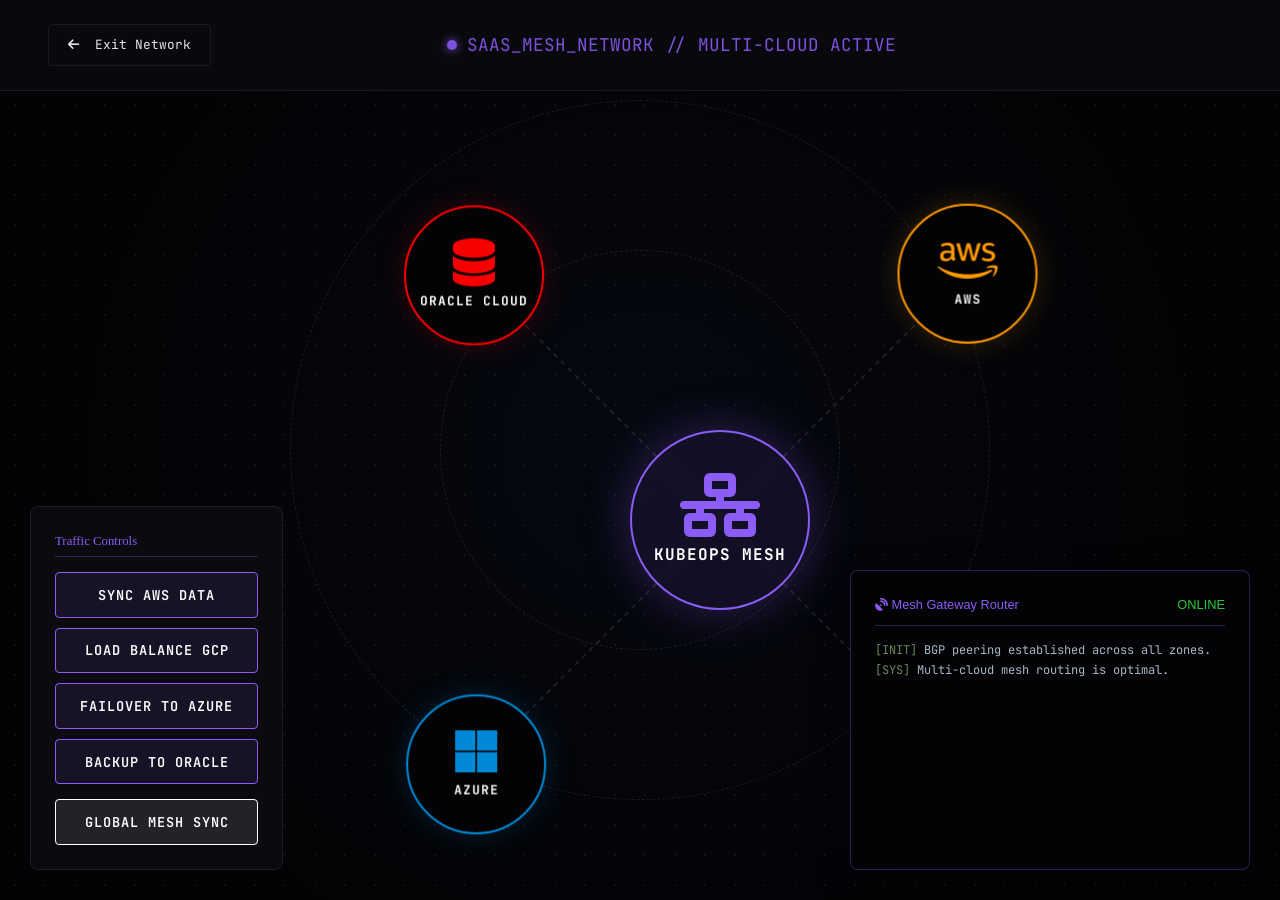
==== cloud-sim.html @ 0a5da5ae "Add files via upload" ====
<!DOCTYPE html>
<html lang="en">
<head>
    <meta charset="UTF-8">
    <meta name="viewport" content="width=device-width, initial-scale=1.0">
    <title>KubeOps | Multi-Cloud SaaS Simulation</title>
    <link rel="stylesheet" href="styles.css">
    
    <!-- Fonts & Icons -->
    <link href="https://fonts.googleapis.com/css2?family=Syncopate:wght@400;700&family=Inter:wght@300;400;500;600;700;800&family=JetBrains+Mono:wght@400;500;700&display=swap" rel="stylesheet">
    <link rel="stylesheet" href="https://cdnjs.cloudflare.com/ajax/libs/font-awesome/6.4.0/css/all.min.css">
    
    <!-- GSAP -->
    <script src="https://cdnjs.cloudflare.com/ajax/libs/gsap/3.12.2/gsap.min.js"></script>

    <style>
        body {
            overflow: hidden;
            background-color: var(--bg-main) !important;
            margin: 0;
            padding: 0;
            color: var(--text-main);
            font-family: 'Inter', sans-serif;
        }

        .network-bg {
            position: absolute;
            top: 0; left: 0; width: 100vw; height: 100vh;
            background: radial-gradient(circle at center, rgba(50, 108, 229, 0.05) 0%, var(--bg-main) 70%);
            z-index: 0;
        }

        .grid-dots {
            position: absolute;
            top: 0; left: 0; width: 100vw; height: 100vh;
            background-image: radial-gradient(rgba(255, 255, 255, 0.1) 1px, transparent 1px);
            background-size: 30px 30px;
            opacity: 0.5;
        }

        /* Top Nav */
        .sim-nav {
            position: absolute;
            top: 0; left: 0; width: 100%;
            padding: 1.5rem 3rem;
            display: flex;
            justify-content: space-between;
            align-items: center;
            z-index: 100;
            border-bottom: 1px solid var(--border);
            background: var(--bg-offset);
            opacity: 0.9;
            backdrop-filter: blur(10px);
        }

        .sim-title {
            font-family: 'JetBrains Mono', monospace;
            color: #8b5cf6; /* Purple theme for multi-cloud */
            font-size: 1.1rem;
            display: flex;
            align-items: center;
            gap: 10px;
        }

        .pulse-dot-purple {
            width: 10px; height: 10px; border-radius: 50%;
            background: #8b5cf6;
            box-shadow: 0 0 10px #8b5cf6;
            animation: pulse-purple 1.5s infinite;
        }

        @keyframes pulse-purple {
            0% { opacity: 0.4; } 50% { opacity: 1; box-shadow: 0 0 20px #8b5cf6; } 100% { opacity: 0.4; }
        }

        /* Viewport */
        #sim-viewport {
            position: absolute;
            top: 0; left: 0; width: 100vw; height: 100vh;
            z-index: 10;
        }

        .cloud-node {
            position: absolute;
            width: 140px; height: 140px;
            background: var(--bg-main);
            border: 2px solid var(--border);
            border-radius: 50%;
            display: flex;
            flex-direction: column;
            justify-content: center;
            align-items: center;
            transform: translate(-50%, -50%);
            box-shadow: 0 10px 30px rgba(0,0,0,0.2);
            backdrop-filter: blur(5px);
            transition: all 0.3s;
            z-index: 20;
        }

        .cloud-node i {
            font-size: 3rem;
            margin-bottom: 5px;
        }

        .cloud-label {
            font-family: 'JetBrains Mono', monospace;
            font-size: 0.8rem;
            font-weight: bold;
            text-transform: uppercase;
            letter-spacing: 1px;
        }

        /* Specific Cloud Styling */
        #node-aws { border-color: #ff9900; box-shadow: 0 0 30px rgba(255, 153, 0, 0.2); }
        #node-aws i { color: #ff9900; }
        
        #node-gcp { border-color: #4285f4; box-shadow: 0 0 30px rgba(66, 133, 244, 0.2); }
        #node-gcp i { color: #4285f4; }
        
        #node-azure { border-color: #0089d6; box-shadow: 0 0 30px rgba(0, 137, 214, 0.2); }
        #node-azure i { color: #0089d6; }
        
        #node-oracle { border-color: #f80000; box-shadow: 0 0 30px rgba(248, 0, 0, 0.2); }
        #node-oracle i { color: #f80000; }

        #node-core {
            width: 180px; height: 180px;
            border-color: #8b5cf6;
            box-shadow: 0 0 50px rgba(139, 92, 246, 0.3);
            background: rgba(139, 92, 246, 0.1);
        }
        #node-core i { color: #8b5cf6; font-size: 4rem;}
        #node-core .cloud-label { color: #fff; font-size: 1rem; }

        /* Animated Rings */
        .ring {
            position: absolute;
            border-radius: 50%;
            border: 1px dashed rgba(255, 255, 255, 0.1);
            top: 50%; left: 50%;
            transform: translate(-50%, -50%);
            pointer-events: none;
            z-index: 5;
        }
        .ring-1 { width: 400px; height: 400px; animation: spin-slow 60s linear infinite; }
        .ring-2 { width: 700px; height: 700px; animation: spin-slow 90s linear infinite reverse; }

        @keyframes spin-slow { 100% { transform: translate(-50%, -50%) rotate(360deg); } }

        /* Data Particles */
        .data-particle {
            position: absolute;
            width: 8px; height: 8px;
            border-radius: 50%;
            background: #fff;
            box-shadow: 0 0 10px #fff;
            z-index: 50;
            pointer-events: none;
        }

        /* SVG Connections */
        #svg-layer {
            position: absolute;
            top: 0; left: 0;
            width: 100vw; height: 100vh;
            z-index: 10;
            pointer-events: none;
        }

        .net-line {
            stroke: rgba(255, 255, 255, 0.1);
            stroke-width: 2;
            stroke-dasharray: 5, 5;
            fill: none;
        }

        .net-line.active {
            stroke: rgba(255, 255, 255, 0.4);
            animation: dash-flow 2s linear infinite;
        }

        @keyframes dash-flow { to { stroke-dashoffset: -20; } }

        .sync-terminal {
            position: absolute;
            bottom: 30px; right: 30px;
            width: 400px; height: 300px;
            background: var(--bg-main);
            border: 1px solid rgba(139, 92, 246, 0.3);
            border-radius: 8px;
            backdrop-filter: blur(10px);
            padding: 1.5rem;
            display: flex; flex-direction: column;
            z-index: 100;
            box-shadow: 0 10px 40px rgba(0,0,0,0.2);
        }

        .term-header {
            font-family: 'Syncopate', sans-serif;
            font-size: 0.8rem;
            color: #8b5cf6;
            border-bottom: 1px solid rgba(139, 92, 246, 0.3);
            padding-bottom: 10px;
            margin-bottom: 15px;
            display: flex; justify-content: space-between;
        }

        .log-container {
            flex-grow: 1;
            overflow-y: auto;
            font-family: 'JetBrains Mono', monospace;
            font-size: 0.75rem;
            line-height: 1.6;
            color: #a9b7c6;
        }

        .log-container::-webkit-scrollbar { width: 4px; }
        .log-container::-webkit-scrollbar-track { background: transparent; }
        .log-container::-webkit-scrollbar-thumb { background: #8b5cf6; }

        .log-line span.ts { color: #6a8759; }
        .log-line span.aws { color: #ff9900; font-weight: bold; }
        .log-line span.gcp { color: #4285f4; font-weight: bold; }
        .log-line span.azure { color: #0089d6; font-weight: bold; }
        .log-line span.oracle { color: #f80000; font-weight: bold; }
        .log-line span.core { color: #8b5cf6; font-weight: bold; }

        .control-panel {
            position: absolute;
            bottom: 30px; left: 30px;
            background: var(--bg-offset);
            border: 1px solid var(--border);
            border-radius: 8px;
            padding: 1.5rem;
            z-index: 100;
            backdrop-filter: blur(10px);
        }

        .btn {
            background: rgba(139, 92, 246, 0.1);
            border: 1px solid #8b5cf6;
            color: var(--text-main);
            padding: 0.8rem 1.5rem;
            border-radius: 4px;
            font-family: 'JetBrains Mono', monospace;
            font-size: 0.85rem;
            cursor: pointer;
            transition: all 0.3s;
            display: block;
            width: 100%;
            margin-bottom: 10px;
            text-transform: uppercase;
        }
        .btn:hover {
            background: #8b5cf6;
            box-shadow: 0 0 20px rgba(139, 92, 246, 0.4);
        }
        .btn:last-child { margin-bottom: 0; }

    </style>
</head>
<body>

    <!-- Apply Theme from localStorage -->
    <script>
        if (localStorage.getItem('theme') === 'light') {
            document.body.classList.add('light-mode');
        }
    </script>
    
    <div class="network-bg"></div>
    <div class="grid-dots"></div>

    <nav class="sim-nav">
        <a href="projects.html" class="btn-outline" style="text-decoration:none; color:var(--text-main); border:1px solid var(--border); padding: 0.6rem 1.2rem; border-radius:4px; font-size: 0.8rem; font-family:'JetBrains Mono';">
            <i class="fas fa-arrow-left" style="margin-right: 8px;"></i> Exit Network
        </a>
        <div class="sim-title">
            <div class="pulse-dot-purple"></div>
            <span>SAAS_MESH_NETWORK // MULTI-CLOUD ACTIVE</span>
        </div>
        <div style="width: 100px;"></div>
    </nav>

    <div class="ring ring-1"></div>
    <div class="ring ring-2"></div>

    <svg id="svg-layer">
        <!-- Lines will be dynamically updated by JS -->
        <line id="line-aws" class="net-line" x1="0" y1="0" x2="0" y2="0"/>
        <line id="line-gcp" class="net-line" x1="0" y1="0" x2="0" y2="0"/>
        <line id="line-azure" class="net-line" x1="0" y1="0" x2="0" y2="0"/>
        <line id="line-oracle" class="net-line" x1="0" y1="0" x2="0" y2="0"/>
    </svg>

    <div id="sim-viewport">
        <!-- Core Node (Center) -->
        <div class="cloud-node" id="node-core">
            <i class="fas fa-network-wired"></i>
            <div class="cloud-label">KubeOps Mesh</div>
        </div>

        <!-- Satellite Nodes -->
        <div class="cloud-node" id="node-aws"><i class="fab fa-aws"></i><div class="cloud-label">AWS</div></div>
        <div class="cloud-node" id="node-gcp"><i class="fab fa-google"></i><div class="cloud-label">Google Cloud</div></div>
        <div class="cloud-node" id="node-azure"><i class="fab fa-microsoft"></i><div class="cloud-label">Azure</div></div>
        <div class="cloud-node" id="node-oracle"><i class="fas fa-database"></i><div class="cloud-label">Oracle Cloud</div></div>
    </div>

    <!-- Controls -->
    <div class="control-panel">
        <div style="font-family:'Syncopate'; font-size:0.8rem; color:#8b5cf6; margin-bottom:15px; border-bottom:1px solid rgba(139,92,246,0.3); padding-bottom:5px;">Traffic Controls</div>
        <button class="btn" onclick="triggerSync('aws')">Sync AWS Data</button>
        <button class="btn" onclick="triggerSync('gcp')">Load Balance GCP</button>
        <button class="btn" onclick="triggerSync('azure')">Failover to Azure</button>
        <button class="btn" onclick="triggerSync('oracle')">Backup to Oracle</button>
        <button class="btn" onclick="triggerGlobalSync()" style="background:rgba(255,255,255,0.1); border-color:#fff; margin-top:15px;">Global Mesh Sync</button>
    </div>

    <!-- Terminal -->
    <div class="sync-terminal">
        <div class="term-header">
            <span><i class="fas fa-satellite-dish"></i> Mesh Gateway Router</span>
            <span style="color:#27c93f;">ONLINE</span>
        </div>
        <div class="log-container" id="log-container">
            <div class="log-line"><span class="ts">[INIT]</span> BGP peering established across all zones.</div>
            <div class="log-line"><span class="ts">[SYS]</span> Multi-cloud mesh routing is optimal.</div>
        </div>
    </div>

    <script>
        // Node Layout Variables
        const cx = window.innerWidth / 2 + 80; // Shift cluster to the right to avoid left panel
        const cy = window.innerHeight / 2 + 70; // Shift entire cluster down significantly to avoid nav bar and title
        
        const nodes = {
            core: { el: document.getElementById('node-core'), x: cx, y: cy, color: '#8b5cf6', tag: 'core' },
            aws: { el: document.getElementById('node-aws'), r: 350, angle: -Math.PI / 4, color: '#ff9900', tag: 'aws' },      // Top Left
            gcp: { el: document.getElementById('node-gcp'), r: 350, angle: Math.PI / 4, color: '#4285f4', tag: 'gcp' },       // Bottom Left
            azure: { el: document.getElementById('node-azure'), r: 350, angle: Math.PI * 3/4, color: '#0089d6', tag: 'azure' },// Bottom Right
            oracle: { el: document.getElementById('node-oracle'), r: 350, angle: -Math.PI * 3/4, color: '#f80000', tag: 'oracle'} // Top Right
        };

        const logs = document.getElementById('log-container');

        function appendLog(msg) {
            const time = new Date().toISOString().substring(11, 23);
            const line = document.createElement('div');
            line.className = 'log-line';
            line.innerHTML = `<span class="ts">[${time}]</span> ${msg}`;
            logs.appendChild(line);
            logs.scrollTop = logs.scrollHeight;
        }

        // Initialize Positions and Lines
        function initLayout() {
            gsap.set(nodes.core.el, { x: nodes.core.x, y: nodes.core.y });
            
            ['aws', 'gcp', 'azure', 'oracle'].forEach(key => {
                const n = nodes[key];
                // Calculate Cartesian from Polar
                n.x = cx + Math.cos(n.angle) * n.r;
                n.y = cy + Math.sin(n.angle) * n.r;
                
                // Add tiny floating animation
                gsap.set(n.el, { x: n.x, y: n.y });
                gsap.to(n.el, {
                    y: `+=${Math.random() * 20 - 10}`,
                    x: `+=${Math.random() * 20 - 10}`,
                    duration: 2 + Math.random() * 2,
                    repeat: -1, yoyo: true, ease: "sine.inOut"
                });

                // Set SVG Line
                const line = document.getElementById(`line-${key}`);
                line.setAttribute('x1', cx);
                line.setAttribute('y1', cy);
                line.setAttribute('x2', n.x);
                line.setAttribute('y2', n.y);
            });
        }

        window.addEventListener('resize', () => { location.reload(); }); // Simple resize handling
        initLayout();

        // Animation logic
        function triggerSync(target) {
            const targetNode = nodes[target];
            const line = document.getElementById(`line-${target}`);
            
            // Visual feedback
            line.classList.add('active');
            line.style.stroke = targetNode.color;
            gsap.to(targetNode.el, { scale: 1.1, boxShadow: `0 0 50px ${targetNode.color}`, duration: 0.3, yoyo: true, repeat: 1 });
            gsap.to(nodes.core.el, { scale: 1.05, boxShadow: `0 0 80px #8b5cf6`, duration: 0.3, yoyo: true, repeat: 1 });

            // Generate particles moving back and forth
            for(let i=0; i<15; i++) {
                setTimeout(() => {
                    const pkt = document.createElement('div');
                    pkt.className = 'data-particle';
                    pkt.style.boxShadow = `0 0 15px ${targetNode.color}, 0 0 5px #fff`;
                    document.body.appendChild(pkt);

                    const toCore = Math.random() > 0.5;
                    const startX = toCore ? targetNode.x : cx;
                    const startY = toCore ? targetNode.y : cy;
                    const endX = toCore ? cx : targetNode.x;
                    const endY = toCore ? cy : targetNode.y;

                    gsap.set(pkt, { x: startX, y: startY });
                    gsap.to(pkt, {
                        x: endX, y: endY, 
                        duration: 1 + Math.random() * 1,
                        ease: "power1.inOut",
                        onComplete: () => pkt.remove()
                    });
                }, i * 100);
            }

            // Log messages based on action
            const speed = Math.floor(Math.random() * 500 + 100);
            if(target === 'aws') appendLog(`Synchronizing <span class="aws">AWS Cloud</span> S3 buckets to Mesh Core... (${speed}MB/s)`);
            if(target === 'gcp') appendLog(`Rerouting traffic spikes to <span class="gcp">Google Cloud</span> Compute Engines...`);
            if(target === 'azure') appendLog(`Failover initiated. Migrating workloads from Core to <span class="azure">Azure Region</span>...`);
            if(target === 'oracle') appendLog(`Backing up transactional logs to <span class="oracle">Oracle Autonomous DB</span>...`);

            setTimeout(() => {
                line.classList.remove('active');
                line.style.stroke = 'rgba(255, 255, 255, 0.1)';
                appendLog(`Operation complete for <span class="${target}">${target.toUpperCase()}</span>.`);
            }, 2500);
        }

        function triggerGlobalSync() {
            appendLog(`Initiating <span class="core">GLOBAL MESH SYNC</span> across all cloud providers...`);
            ['aws', 'gcp', 'azure', 'oracle'].forEach(cloud => {
                triggerSync(cloud);
            });
        }

        // Random background traffic
        setInterval(() => {
            const clouds = ['aws', 'gcp', 'azure', 'oracle'];
            const randomCloud = clouds[Math.floor(Math.random() * clouds.length)];
            
            // Just visual, no log for background heartbeat
            const targetNode = nodes[randomCloud];
            const pkt = document.createElement('div');
            pkt.className = 'data-particle';
            pkt.style.width = '4px'; pkt.style.height = '4px';
            pkt.style.opacity = '0.5';
            document.body.appendChild(pkt);

            const toCore = Math.random() > 0.5;
            gsap.set(pkt, { x: toCore ? targetNode.x : cx, y: toCore ? targetNode.y : cy });
            gsap.to(pkt, {
                x: toCore ? cx : targetNode.x, y: toCore ? cy : targetNode.y, 
                duration: 2, ease: "none", onComplete: () => pkt.remove()
            });

        }, 800);

    </script>
</body>
</html>
---- styles.css ----
:root {
    --bg-main: #030305;
    --bg-offset: #0a0a0f;
    --text-main: #ffffff;
    --text-muted: #8892b0;
    --primary: #326ce5; /* K8s blue */
    --primary-glow: rgba(50, 108, 229, 0.4);
    --accent: #0ea5e9;
    --border: rgba(255, 255, 255, 0.08);
    --success: #27c93f;
    --warning: #ffbd2e;
    --danger: #ff5f56;
}

body.light-mode {
    --bg-main: #ffffff;
    --bg-offset: #f8f9fa;
    --text-main: #0f172a;
    --text-muted: #64748b;
    --primary: #326ce5;
    --primary-glow: rgba(50, 108, 229, 0.15);
    --border: rgba(0, 0, 0, 0.1);
}

* {
    margin: 0;
    padding: 0;
    box-sizing: border-box;
}

body {
    background-color: var(--bg-main);
    color: var(--text-main);
    font-family: 'Inter', sans-serif;
    line-height: 1.6;
    overflow-x: hidden;
    -webkit-font-smoothing: antialiased;
}

/* Typography */
h1, h2, h3 {
    font-weight: 700;
    letter-spacing: -0.02em;
    line-height: 1.1;
}

h1 { font-size: clamp(3.5rem, 6vw, 6rem); }
h2 { font-size: clamp(3rem, 5vw, 5rem); }
h1 span, h2 span { color: var(--primary); text-shadow: 0 0 30px var(--primary-glow); }

.bg-text {
    position: absolute;
    top: 50%;
    left: 50%;
    transform: translate(-50%, -50%);
    font-family: 'Syncopate', sans-serif;
    font-size: clamp(8rem, 20vw, 25rem);
    font-weight: 700;
    color: rgba(255, 255, 255, 0.02);
    z-index: 0;
    white-space: nowrap;
    pointer-events: none;
    user-select: none;
}

/* Navbar */
.navbar {
    position: fixed;
    top: 0;
    width: 100%;
    padding: 2rem 5%;
    display: flex;
    justify-content: space-between;
    align-items: center;
    z-index: 100;
    transition: all 0.4s ease;
    background: transparent;
    border-bottom: 1px solid transparent;
}
.navbar.scrolled {
    padding: 1rem 5%;
    background: var(--bg-main);
    opacity: 0.95;
    backdrop-filter: blur(12px);
    border-bottom: 1px solid var(--border);
}
.logo {
    font-size: 1.5rem;
    font-weight: 800;
    font-family: 'Syncopate', sans-serif;
    color: var(--text-main);
    text-decoration: none;
    letter-spacing: -1px;
}
.logo .dot { color: var(--primary); }
.nav-links {
    display: flex;
    gap: 3rem;
    list-style: none;
}
.nav-links a {
    color: var(--text-muted);
    text-decoration: none;
    font-size: 0.9rem;
    font-weight: 500;
    text-transform: uppercase;
    letter-spacing: 1px;
    transition: color 0.3s;
}
.nav-links a:hover { color: var(--text-main); }
.nav-btn { font-size: 0.85rem !important; padding: 0.6rem 1.5rem !important; }

/* Buttons */
.btn {
    display: inline-flex;
    align-items: center;
    justify-content: center;
    padding: 1rem 2.5rem;
    border-radius: 4px;
    font-weight: 600;
    font-size: 1rem;
    text-decoration: none;
    text-transform: uppercase;
    letter-spacing: 1px;
    transition: all 0.3s ease;
    position: relative;
    overflow: hidden;
    z-index: 1;
}
.btn-primary {
    background: var(--primary);
    color: white;
    box-shadow: 0 0 20px rgba(50, 108, 229, 0.3);
    border: 1px solid transparent;
}
.btn-primary:hover {
    background: transparent;
    border-color: var(--primary);
    box-shadow: 0 0 30px rgba(50, 108, 229, 0.5);
}
.btn-primary::before {
    content: ''; position: absolute; top: 0; left: 0; width: 0; height: 100%;
    background: rgba(255,255,255,0.1); transition: width 0.3s ease; z-index: -1;
}
.btn-primary:hover::before { width: 100%; }

.btn-outline {
    background: transparent;
    color: var(--text-main);
    border: 1px solid var(--border);
}
.btn-outline:hover {
    border-color: var(--text-main);
    background: rgba(150,150,150,0.1); /* Adjusted for both modes */
}

/* Theme Toggle Button */
.theme-toggle-btn {
    background: transparent;
    border: 1px solid var(--border);
    color: var(--text-main);
    width: 38px;
    height: 38px;
    border-radius: 50%;
    display: flex;
    align-items: center;
    justify-content: center;
    cursor: pointer;
    transition: all 0.3s ease;
    font-size: 1rem;
}
.theme-toggle-btn:hover {
    background: rgba(150,150,150,0.1);
    transform: rotate(15deg);
}

/* Layout Modules */
.main-wrapper {
    width: 100%;
    position: relative;
}
.kube-module {
    min-height: 100vh;
    width: 100%;
    position: relative;
    display: flex;
    flex-direction: column;
    justify-content: center;
    padding: 6rem 5% 0; /* Nav offset */
    overflow: hidden;
    border-bottom: 1px solid var(--border);
}

.module-content {
    width: 100%;
    max-width: 1400px;
    margin: 0 auto;
    z-index: 2;
    position: relative;
}

/* Hero Section */
.hero-content {
    display: grid;
    grid-template-columns: 1fr 1fr;
    gap: 4rem;
    align-items: center;
}
.hero-content p {
    font-size: 1.25rem;
    color: var(--text-muted);
    max-width: 500px;
    margin: 2rem 0;
}
.btn-group { display: flex; gap: 1rem; }

/* Terminal */
.terminal-mockup {
    background: var(--bg-offset);
    backdrop-filter: blur(10px);
    border: 1px solid var(--border);
    border-radius: 8px;
    overflow: hidden;
    box-shadow: 0 20px 50px rgba(0,0,0,0.15), 0 0 30px var(--primary-glow);
}
.terminal-header {
    background: rgba(150,150,150,0.05);
    padding: 12px 20px;
    display: flex;
    align-items: center;
    gap: 8px;
    border-bottom: 1px solid var(--border);
    position: relative;
}
.mac-dot { width: 12px; height: 12px; border-radius: 50%; }
.mac-dot.r { background: var(--danger); }
.mac-dot.y { background: var(--warning); }
.mac-dot.g { background: var(--success); }
.terminal-title {
    position: absolute;
    left: 50%;
    transform: translateX(-50%);
    font-family: 'JetBrains Mono', monospace;
    font-size: 0.85rem;
    color: var(--text-muted);
}
.terminal-body {
    padding: 2rem;
    font-family: 'JetBrains Mono', monospace;
    font-size: 0.95rem;
    color: var(--text-main); /* Changed to use variable */
    line-height: 1.8;
}
.terminal-body .cmd { color: var(--primary); font-weight: 700; }
.terminal-body .output { color: var(--text-muted); }
.cursor { display: inline-block; width: 8px; height: 18px; background: var(--text-main); animation: blink 1s step-end infinite; }
@keyframes blink { 50% { opacity: 0; } }

/* Split Layouts */
.split-layout {
    display: grid;
    grid-template-columns: 1fr 1fr;
    gap: 6rem;
    align-items: center;
}
.split-layout.reverse .visual-side { order: 2; }
.split-layout.reverse .text-side { order: 1; }

.module-label {
    display: inline-block;
    font-family: 'JetBrains Mono', monospace;
    color: var(--primary);
    font-size: 0.9rem;
    letter-spacing: 2px;
    margin-bottom: 1.5rem;
    border: 1px solid var(--primary-glow);
    padding: 0.3rem 1rem;
    border-radius: 20px;
    background: rgba(50, 108, 229, 0.05);
}

.spec-list {
    list-style: none;
    margin: 3rem 0;
    border-top: 1px solid var(--border);
}
.spec-list li {
    display: flex;
    justify-content: space-between;
    padding: 1.5rem 0;
    border-bottom: 1px solid var(--border);
    font-size: 1.1rem;
}
.spec-label { color: var(--text-muted); }
.spec-value { font-family: 'JetBrains Mono', monospace; color: var(--text-main); font-weight: 500; }
.description { font-size: 1.15rem; color: var(--text-muted); line-height: 1.8; }

/* Visual block animations */
.node-grid {
    display: grid;
    grid-template-columns: repeat(3, 1fr);
    gap: 2rem;
    padding: 3rem;
    background: rgba(150,150,150,0.02);
    border: 1px solid var(--border);
    border-radius: 8px;
    position: relative;
    box-shadow: 0 10px 40px rgba(0,0,0,0.1);
}
.node-item {
    aspect-ratio: 1;
    background: rgba(150,150,150,0.05);
    border: 1px solid var(--border);
    border-radius: 4px;
    transition: all 0.5s ease;
}
.node-item.active { background: rgba(50, 108, 229, 0.1); border-color: var(--primary); box-shadow: 0 0 20px var(--primary-glow); }

.pipeline-visual {
    display: flex;
    flex-direction: column;
    align-items: center;
    gap: 1rem;
    padding: 4rem;
    background: rgba(150,150,150,0.02);
    border: 1px solid var(--border);
    border-radius: 8px;
    box-shadow: 0 10px 40px rgba(0,0,0,0.1);
}
.pipe-stage {
    padding: 1.5rem 3rem;
    background: var(--bg-offset); /* Changed from hardcoded dark */
    border: 1px solid var(--border);
    border-radius: 4px;
    font-family: 'JetBrains Mono', monospace;
    font-size: 1.1rem;
    width: 250px;
    text-align: center;
}
.pipe-line {
    width: 2px;
    height: 40px;
    background: var(--primary);
    box-shadow: 0 0 10px var(--primary-glow);
}
.pipe-stage.deploy { border-color: var(--primary); box-shadow: 0 0 20px var(--primary-glow); color: var(--primary); font-weight: bold;}

/* Projects Stack */
.projects-stack {
    position: relative;
    width: 100%;
    height: 400px;
    display: flex;
    justify-content: center;
    align-items: center;
    perspective: 1000px;
}
.project-card {
    position: absolute;
    width: 320px;
    height: 200px;
    background: var(--bg-offset);
    border: 1px solid var(--border);
    border-radius: 8px;
    padding: 2rem;
    box-shadow: 0 20px 40px rgba(0,0,0,0.2);
    transition: all 0.5s ease;
    display: flex;
    flex-direction: column;
    justify-content: center;
    gap: 1rem;
}
.project-card.back {
    transform: translateZ(-100px) translateY(-50px);
    opacity: 0.1; /* further reduced to prevent bleed */
    z-index: 1;
}
.project-card.middle {
    transform: translateZ(-50px) translateY(-25px);
    opacity: 0.2; /* further reduced to prevent bleed */
    z-index: 2;
}
.project-card.front {
    transform: translateZ(0) translateY(0);
    z-index: 3;
    border-color: var(--primary);
    box-shadow: 0 10px 30px var(--primary-glow);
    background: var(--bg-main); /* solid background to prevent text bleed from cards behind */
}
.card-header {
    font-size: 1.25rem;
    font-weight: 700;
    color: var(--text-muted);
}
.card-metrics {
    font-family: 'JetBrains Mono', monospace;
    font-size: 0.9rem;
    color: var(--text-muted);
}
.card-header.highlight-header {
    color: var(--text-main);
    font-size: 1.5rem;
}
.card-metrics.highlight-text {
    color: var(--primary);
    font-weight: bold;
}
.card-action {
    margin-top: auto;
    font-size: 0.85rem;
    text-transform: uppercase;
    letter-spacing: 1px;
    color: var(--success);
    font-family: 'JetBrains Mono', monospace;
    animation: fadePulse 2s infinite;
}

@keyframes fadePulse {
    0% { opacity: 0.6; }
    50% { opacity: 1; }
    100% { opacity: 0.6; }
}

.spec-value.highlight {
    color: var(--primary);
    text-shadow: 0 0 10px var(--primary-glow);
}

/* Center Layout - Metrics */
.center-layout { text-align: center; width: 100%; display: flex; flex-direction: column; align-items: center;}
.metrics-grid {
    display: grid;
    grid-template-columns: repeat(3, 1fr);
    gap: 3rem;
    margin-bottom: 8rem;
    width: 100%;
}
.metric {
    padding: 4rem 2rem;
    background: rgba(150,150,150,0.02);
    border: 1px solid var(--border);
    border-radius: 8px;
    transition: transform 0.3s;
}
.metric:hover { transform: translateY(-10px); background: rgba(150,150,150,0.04); border-color: var(--primary); }
.metric-number {
    font-size: 5rem;
    font-weight: 700;
    font-family: 'Syncopate', sans-serif;
    line-height: 1;
    margin-bottom: 1rem;
    /* Removed linear gradient text for better dark/light compatibility, or adjust it */
    color: var(--text-main);
}
.metric-label { font-size: 1.1rem; color: var(--text-muted); text-transform: uppercase; letter-spacing: 2px; }

.cta-box {
    max-width: 800px;
    margin: 0 auto 6rem;
    padding: 5rem;
    border: 1px solid var(--primary-glow);
    background: radial-gradient(circle at center, rgba(50, 108, 229, 0.1) 0%, transparent 70%);
    border-radius: 8px;
}
.cta-box p { font-size: 1.25rem; color: var(--text-muted); margin: 1.5rem 0 3rem; }

/* Footer */
footer {
    border-top: 1px solid var(--border);
    padding: 2rem 5%;
    width: 100%;
    margin-top: auto;
}
.footer-content { display: flex; justify-content: space-between; align-items: center; color: var(--text-muted); font-size: 0.9rem; max-width: 1400px; margin: 0 auto;}
.socials { display: flex; gap: 1.5rem; }
.socials a { color: var(--text-muted); font-size: 1.2rem; transition: color 0.3s; }
.socials a:hover { color: var(--text-main); }

/* Scroll Down Indicator */
.scroll-indicator {
    position: absolute;
    bottom: 40px;
    left: 50%;
    transform: translateX(-50%);
    display: flex;
    flex-direction: column;
    align-items: center;
    gap: 15px;
    opacity: 0.6;
}
.scroll-indicator span { font-size: 0.75rem; letter-spacing: 3px; font-weight: 600; font-family: 'JetBrains Mono', monospace;}
.line-down { width: 1px; height: 60px; background: linear-gradient(to bottom, var(--text-main) 0%, transparent 100%); animation: scroll-down 2s infinite ease-in-out;}
@keyframes scroll-down { 0% { transform: scaleY(0); transform-origin: top; } 50% { transform: scaleY(1); transform-origin: top; } 51% { transform: scaleY(1); transform-origin: bottom; } 100% { transform: scaleY(0); transform-origin: bottom; } }

/* Responsive */
@media (max-width: 1024px) {
    .hero-content, .split-layout { grid-template-columns: 1fr; gap: 4rem; text-align: center; }
    .split-layout.reverse .visual-side { order: 1; }
    .split-layout.reverse .text-side { order: 2; }
    .bg-text { font-size: 15vw; }
    .metrics-grid { grid-template-columns: 1fr; }
    .metric { padding: 3rem; }
}
@media (max-width: 768px) {
    .nav-links { display: none; }
    .cta-box { padding: 3rem 1.5rem; }
    h1 { font-size: 3.5rem; }
    h2 { font-size: 2.5rem; }
    .kube-module { padding-top: 8rem; }
}
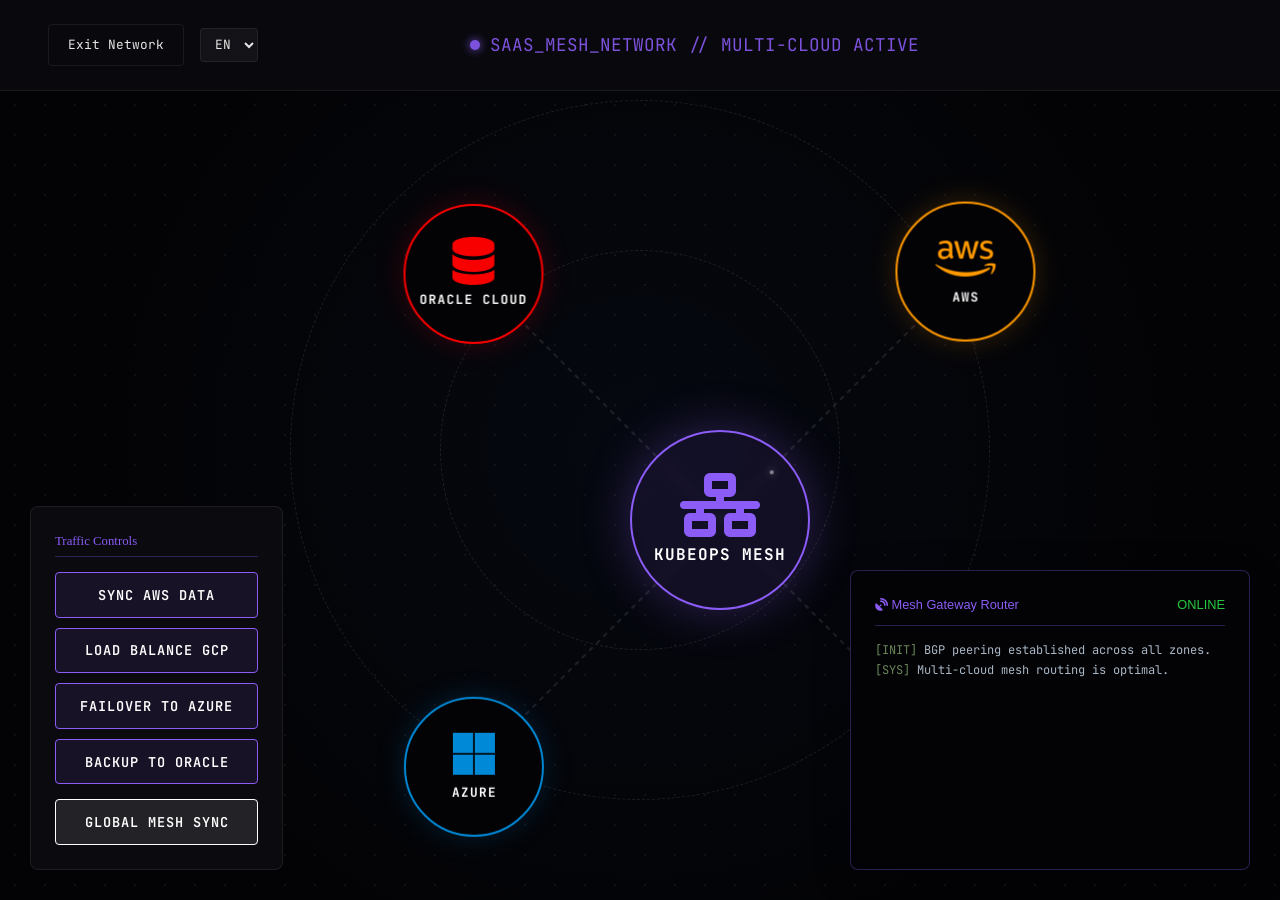
==== commit 7fe63a7a: "Add files via upload" ====
--- a/cloud-sim.html
+++ b/cloud-sim.html
@@ -272,12 +272,22 @@
     <div class="grid-dots"></div>
 
     <nav class="sim-nav">
-        <a href="projects.html" class="btn-outline" style="text-decoration:none; color:var(--text-main); border:1px solid var(--border); padding: 0.6rem 1.2rem; border-radius:4px; font-size: 0.8rem; font-family:'JetBrains Mono';">
-            <i class="fas fa-arrow-left" style="margin-right: 8px;"></i> Exit Network
-        </a>
+        <div style="display: flex; gap: 1rem; align-items: center;">
+            <a href="projects.html" class="btn-outline" style="text-decoration:none; color:var(--text-main); border:1px solid var(--border); padding: 0.6rem 1.2rem; border-radius:4px; font-size: 0.8rem; font-family:'JetBrains Mono';" data-i18n="sim_exit">
+                <i class="fas fa-arrow-left" style="margin-right: 8px;"></i> Exit Network
+            </a>
+            <select id="language-select" class="lang-selector">
+                <option value="en">EN</option>
+                <option value="de">DE</option>
+                <option value="es">ES</option>
+                <option value="fr">FR</option>
+                <option value="it">IT</option>
+                <option value="pt">PT</option>
+            </select>
+        </div>
         <div class="sim-title">
             <div class="pulse-dot-purple"></div>
-            <span>SAAS_MESH_NETWORK // MULTI-CLOUD ACTIVE</span>
+            <span data-i18n="sim_cloud_title">SAAS_MESH_NETWORK // MULTI-CLOUD ACTIVE</span>
         </div>
         <div style="width: 100px;"></div>
     </nav>
@@ -309,12 +319,12 @@
 
     <!-- Controls -->
     <div class="control-panel">
-        <div style="font-family:'Syncopate'; font-size:0.8rem; color:#8b5cf6; margin-bottom:15px; border-bottom:1px solid rgba(139,92,246,0.3); padding-bottom:5px;">Traffic Controls</div>
-        <button class="btn" onclick="triggerSync('aws')">Sync AWS Data</button>
-        <button class="btn" onclick="triggerSync('gcp')">Load Balance GCP</button>
-        <button class="btn" onclick="triggerSync('azure')">Failover to Azure</button>
-        <button class="btn" onclick="triggerSync('oracle')">Backup to Oracle</button>
-        <button class="btn" onclick="triggerGlobalSync()" style="background:rgba(255,255,255,0.1); border-color:#fff; margin-top:15px;">Global Mesh Sync</button>
+        <div style="font-family:'Syncopate'; font-size:0.8rem; color:#8b5cf6; margin-bottom:15px; border-bottom:1px solid rgba(139,92,246,0.3); padding-bottom:5px;" data-i18n="sim_traffic_ctrl">Traffic Controls</div>
+        <button class="btn" onclick="triggerSync('aws')" data-i18n="sim_sync_aws">Sync AWS Data</button>
+        <button class="btn" onclick="triggerSync('gcp')" data-i18n="sim_lb_gcp">Load Balance GCP</button>
+        <button class="btn" onclick="triggerSync('azure')" data-i18n="sim_failover_azure">Failover to Azure</button>
+        <button class="btn" onclick="triggerSync('oracle')" data-i18n="sim_backup_oracle">Backup to Oracle</button>
+        <button class="btn" onclick="triggerGlobalSync()" style="background:rgba(255,255,255,0.1); border-color:#fff; margin-top:15px;" data-i18n="sim_global_sync">Global Mesh Sync</button>
     </div>
 
     <!-- Terminal -->
@@ -463,5 +473,7 @@
         }, 800);
 
     </script>
+    <script src="translations.js"></script>
+    <script src="i18n.js"></script>
 </body>
 </html>
--- a/styles.css
+++ b/styles.css
@@ -16,10 +16,13 @@
     --bg-main: #ffffff;
     --bg-offset: #f8f9fa;
     --text-main: #0f172a;
-    --text-muted: #64748b;
+    --text-muted: #475569; /* Darkened for better contrast */
     --primary: #326ce5;
     --primary-glow: rgba(50, 108, 229, 0.15);
     --border: rgba(0, 0, 0, 0.1);
+    --success: #15803d; /* Safe contrast on white */
+    --warning: #b45309; 
+    --danger: #b91c1c;
 }
 
 * {
@@ -312,8 +315,37 @@
     background: rgba(150,150,150,0.05);
     border: 1px solid var(--border);
     border-radius: 4px;
-    transition: all 0.5s ease;
-}
+    padding: 1rem 2rem;
+    transition: all 0.3s ease;
+}
+
+/* Language Selector */
+.lang-selector {
+    background: rgba(255, 255, 255, 0.05);
+    border: 1px solid var(--border);
+    color: var(--text-main);
+    padding: 0.4rem 0.6rem;
+    border-radius: 4px;
+    font-family: 'JetBrains Mono', monospace;
+    font-size: 0.8rem;
+    cursor: pointer;
+    outline: none;
+    transition: all 0.3s ease;
+    backdrop-filter: blur(10px);
+}
+
+.lang-selector:hover {
+    border-color: var(--primary);
+    background: rgba(255, 255, 255, 0.1);
+}
+
+.lang-selector option {
+    background: var(--bg-main);
+    color: var(--text-main);
+}
+
+/* Animations */
+.fade-up { opacity: 0; }
 .node-item.active { background: rgba(50, 108, 229, 0.1); border-color: var(--primary); box-shadow: 0 0 20px var(--primary-glow); }
 
 .pipeline-visual {
@@ -508,3 +540,118 @@
     h2 { font-size: 2.5rem; }
     .kube-module { padding-top: 8rem; }
 }
+
+/* Skills Section */
+.skills-filter {
+    display: flex;
+    justify-content: center;
+    gap: 1rem;
+    margin-bottom: 3rem;
+    flex-wrap: wrap;
+}
+
+.filter-btn {
+    background: transparent;
+    border: 1px solid var(--border);
+    color: var(--text-muted);
+    padding: 0.6rem 1.5rem;
+    border-radius: 30px;
+    font-family: 'JetBrains Mono', monospace;
+    font-size: 0.85rem;
+    cursor: pointer;
+    transition: all 0.3s ease;
+}
+
+.filter-btn:hover, .filter-btn.active {
+    border-color: var(--primary);
+    color: var(--text-main);
+    background: rgba(50, 108, 229, 0.05);
+    box-shadow: 0 0 15px var(--primary-glow);
+}
+
+.skills-grid {
+    display: grid;
+    grid-template-columns: repeat(auto-fill, minmax(160px, 1fr));
+    gap: 1.5rem;
+    width: 100%;
+}
+
+.skill-card {
+    background: rgba(150, 150, 150, 0.02);
+    border: 1px solid var(--border);
+    border-radius: 12px;
+    padding: 2rem 1rem;
+    display: flex;
+    flex-direction: column;
+    align-items: center;
+    gap: 1rem;
+    transition: all 0.4s cubic-bezier(0.175, 0.885, 0.32, 1.275);
+    cursor: default;
+    backdrop-filter: blur(5px);
+}
+
+.skill-card:hover {
+    transform: translateY(-10px);
+    background: rgba(150, 150, 150, 0.05);
+    border-color: var(--primary);
+    box-shadow: 0 10px 30px rgba(0, 0, 0, 0.2), 0 0 20px var(--primary-glow);
+}
+
+.skill-icon {
+    font-size: 2.5rem;
+    transition: transform 0.3s ease;
+}
+
+.skill-icon-svg,
+.skill-icon-img {
+    width: 2.5rem;
+    height: 2.5rem;
+    transition: transform 0.3s ease;
+}
+
+.skill-card:hover .skill-icon,
+.skill-card:hover .skill-icon-svg,
+.skill-card:hover .skill-icon-img {
+    transform: scale(1.1);
+}
+
+.skill-name {
+    font-family: 'JetBrains Mono', monospace;
+    font-size: 0.9rem;
+    font-weight: 500;
+    color: var(--text-muted);
+    transition: color 0.3s ease;
+}
+
+.skill-card:hover .skill-name {
+    color: var(--text-main);
+}
+
+.extra-skill {
+    display: none; /* Initially hidden */
+}
+
+.extra-skill.show {
+    display: flex;
+    animation: fadeInScale 0.5s ease forwards;
+}
+
+@keyframes fadeInScale {
+    from { opacity: 0; transform: scale(0.9) translateY(10px); }
+    to { opacity: 1; transform: scale(1) translateY(0); }
+}
+
+/* Hide cards that don't match filter */
+.skill-card.filtered-out {
+    display: none;
+}
+
+@media (max-width: 768px) {
+    .skills-grid {
+        grid-template-columns: repeat(auto-fill, minmax(140px, 1fr));
+        gap: 1rem;
+    }
+    .skill-icon {
+        font-size: 2rem;
+    }
+}
